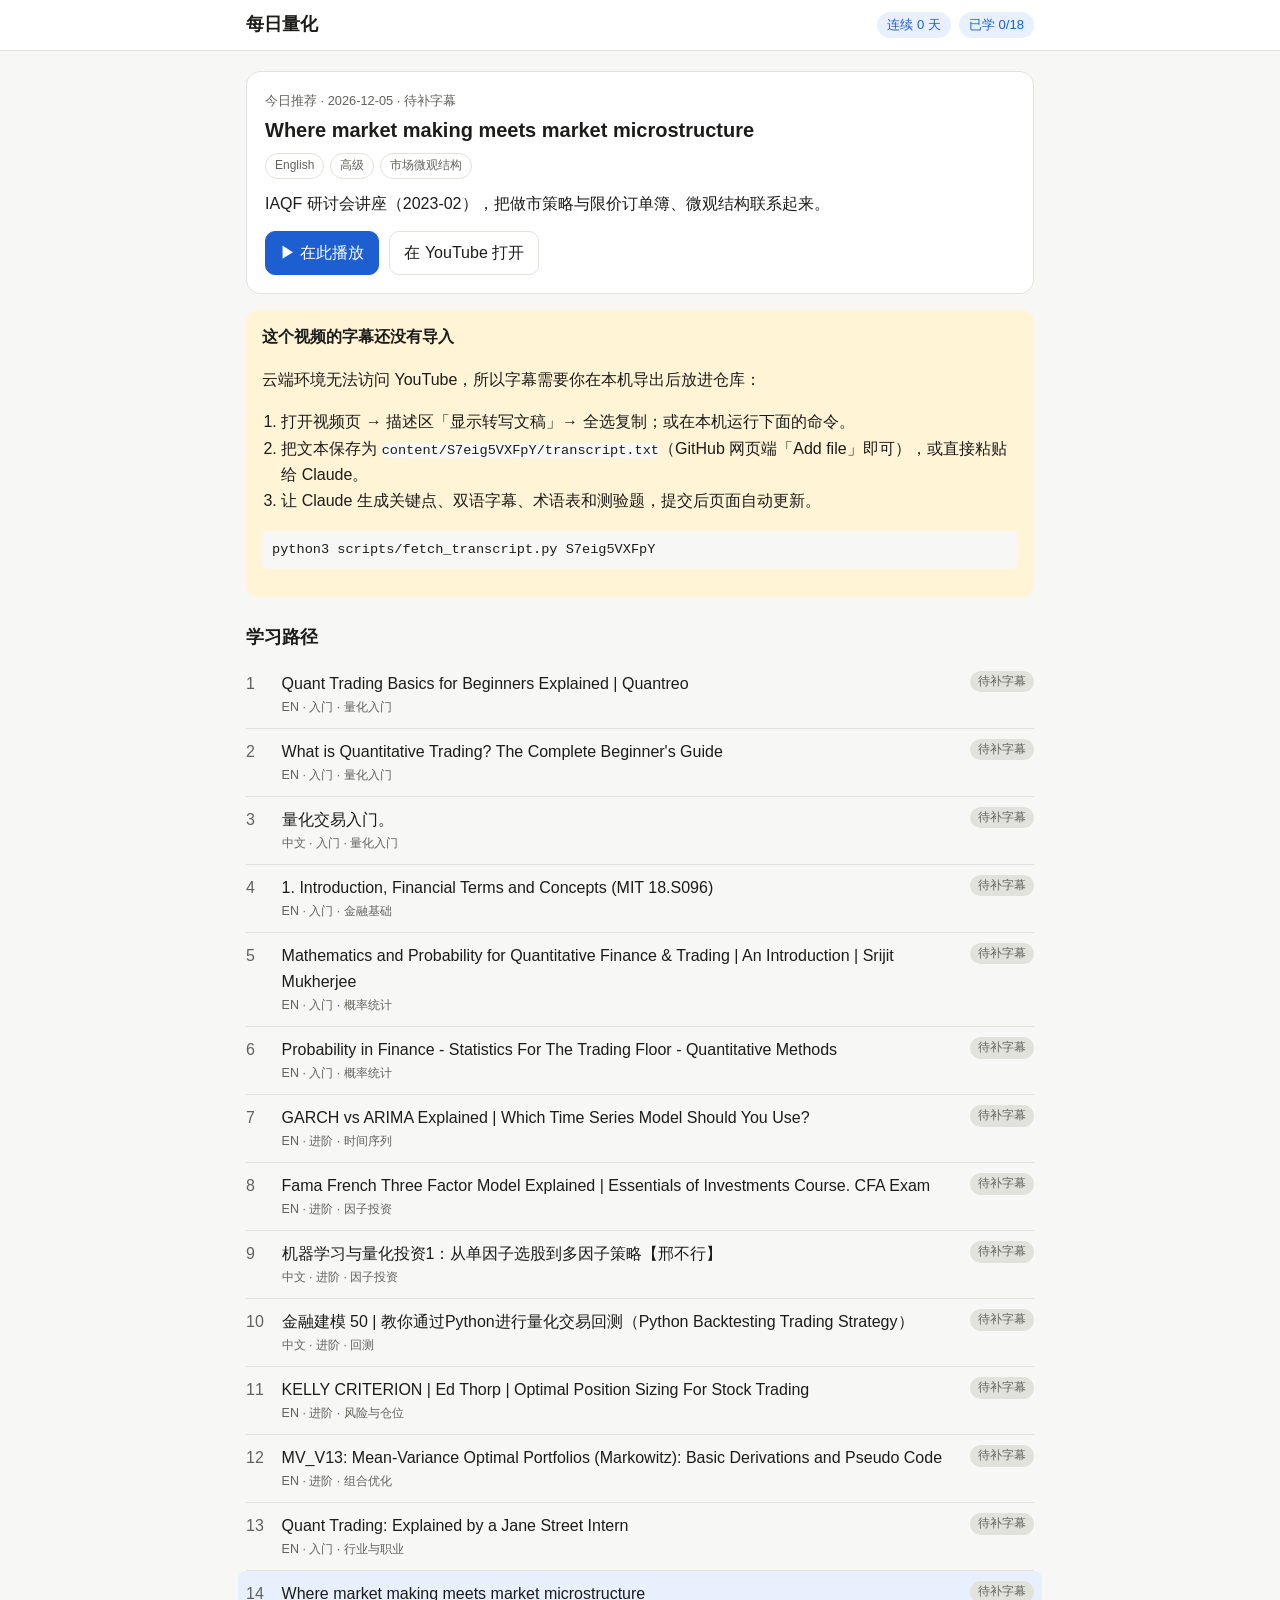
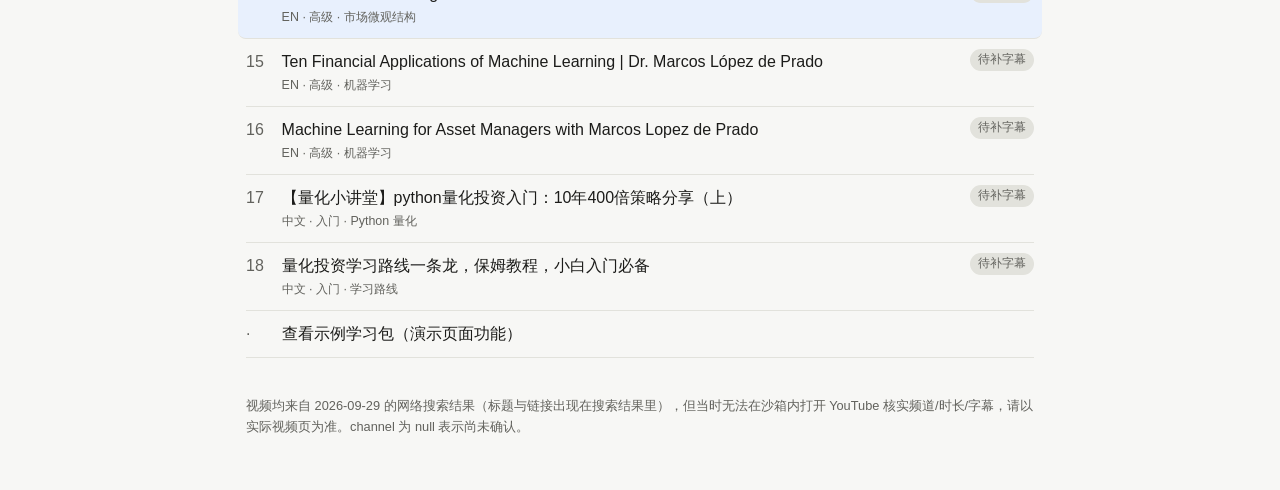
==== site/index.html @ 89a876f8 "Add daily quant YouTube study site (static, GitHub Pages) Curriculum of 18 search-sourced videos, bu" ====
<!doctype html>
<html lang="zh-CN">
<head>
<meta charset="utf-8">
<meta name="viewport" content="width=device-width, initial-scale=1">
<title>每日量化 · YouTube 学习站</title>
<link rel="icon" href="data:image/svg+xml,%3Csvg xmlns='http://www.w3.org/2000/svg' viewBox='0 0 32 32'%3E%3Crect width='32' height='32' rx='7' fill='%231d5fd1'/%3E%3Cpath d='M6 22l7-8 5 5 8-10' fill='none' stroke='white' stroke-width='3' stroke-linecap='round' stroke-linejoin='round'/%3E%3C/svg%3E">
<link rel="stylesheet" href="style.css">
</head>
<body>
<header class="top">
  <div class="wrap top-inner">
    <h1>每日量化</h1>
    <div class="stats" id="stats" aria-live="polite"></div>
  </div>
</header>

<main class="wrap">
  <section id="today" aria-label="今日视频"></section>
  <section id="lesson" aria-label="学习材料"></section>
  <section id="path" aria-label="学习路径">
    <h2>学习路径</h2>
    <ol id="path-list" class="path-list"></ol>
  </section>
</main>

<footer class="wrap foot">
  <p id="foot-note"></p>
</footer>

<script src="app.js"></script>
</body>
</html>
---- site/style.css ----
:root {
  --bg: #f7f7f5;
  --surface: #ffffff;
  --text: #1c1c1a;
  --muted: #62625d;
  --line: #e2e2dc;
  --accent: #1d5fd1;
  --accent-soft: #e8f0fd;
  --ok: #17803d;
  --ok-soft: #e4f4ea;
  --bad: #b3261e;
  --bad-soft: #fbe9e7;
  --warn-soft: #fff4d6;
  color-scheme: light;
}
@media (prefers-color-scheme: dark) {
  :root:not([data-theme="light"]) {
    --bg: #131413; --surface: #1c1d1c; --text: #ecece8; --muted: #9c9c95; --line: #2f302e;
    --accent: #7aa7f5; --accent-soft: #1b2a45; --ok: #5fcf85; --ok-soft: #163322;
    --bad: #f2887f; --bad-soft: #3a1c19; --warn-soft: #3a3115; color-scheme: dark;
  }
}
:root[data-theme="dark"] {
  --bg: #131413; --surface: #1c1d1c; --text: #ecece8; --muted: #9c9c95; --line: #2f302e;
  --accent: #7aa7f5; --accent-soft: #1b2a45; --ok: #5fcf85; --ok-soft: #163322;
  --bad: #f2887f; --bad-soft: #3a1c19; --warn-soft: #3a3115; color-scheme: dark;
}

* { box-sizing: border-box; }
html { -webkit-text-size-adjust: 100%; }
body {
  margin: 0; background: var(--bg); color: var(--text);
  font: 16px/1.65 -apple-system, BlinkMacSystemFont, "PingFang SC", "Noto Sans SC", "Segoe UI", sans-serif;
}
.wrap { max-width: 820px; margin: 0 auto; padding: 0 16px; }
h1, h2, h3 { line-height: 1.3; margin: 0; }
h2 { font-size: 1.15rem; margin: 28px 0 12px; }
a { color: var(--accent); }

.top { border-bottom: 1px solid var(--line); background: var(--surface); position: sticky; top: 0; z-index: 5; }
.top-inner { display: flex; align-items: center; justify-content: space-between; gap: 12px; padding-top: 12px; padding-bottom: 12px; }
.top h1 { font-size: 1.1rem; }
.stats { display: flex; gap: 8px; flex-wrap: wrap; justify-content: flex-end; font-size: .82rem; color: var(--muted); }
.stats span { background: var(--accent-soft); color: var(--accent); padding: 2px 10px; border-radius: 99px; white-space: nowrap; }

.card { background: var(--surface); border: 1px solid var(--line); border-radius: 14px; padding: 18px; margin-top: 20px; }
.eyebrow { font-size: .8rem; color: var(--muted); margin-bottom: 6px; }
.card h2.title { font-size: 1.25rem; margin: 0 0 10px; }
.badges { display: flex; gap: 6px; flex-wrap: wrap; margin-bottom: 12px; }
.badge { font-size: .75rem; padding: 2px 9px; border-radius: 99px; border: 1px solid var(--line); color: var(--muted); }
.badge.demo { background: var(--warn-soft); border-color: transparent; color: var(--text); }
.reason { margin: 0 0 14px; }
.actions { display: flex; gap: 10px; flex-wrap: wrap; }
button, .btn {
  font: inherit; cursor: pointer; border-radius: 10px; padding: 8px 14px; border: 1px solid var(--line);
  background: var(--surface); color: var(--text); text-decoration: none; display: inline-block;
}
button.primary, .btn.primary { background: var(--accent); border-color: var(--accent); color: #fff; }
button:focus-visible, .btn:focus-visible, a:focus-visible { outline: 2px solid var(--accent); outline-offset: 2px; }
.player { margin-top: 14px; aspect-ratio: 16 / 9; width: 100%; border: 0; border-radius: 10px; background: #000; }

.tabs { display: flex; gap: 6px; margin: 20px 0 0; overflow-x: auto; border-bottom: 1px solid var(--line); }
.tabs button { border: 0; border-bottom: 2px solid transparent; border-radius: 0; background: none; color: var(--muted); padding: 10px 12px; white-space: nowrap; }
.tabs button[aria-selected="true"] { color: var(--accent); border-bottom-color: var(--accent); }
.panel { padding: 16px 0; }
.panel ul { padding-left: 1.2em; margin: 8px 0; }
.panel li { margin: 6px 0; }
.summary { background: var(--accent-soft); border-radius: 10px; padding: 12px 14px; margin: 0 0 14px; }

.seg { padding: 10px 0; border-bottom: 1px dashed var(--line); }
.seg .t { color: var(--muted); font-size: .78rem; font-variant-numeric: tabular-nums; }
.seg .en { margin: 2px 0; }
.seg .zh { margin: 2px 0; color: var(--accent); }
.hide-zh .seg .zh { display: none; }
.toolbar { display: flex; gap: 10px; align-items: center; margin-bottom: 8px; font-size: .9rem; color: var(--muted); }

.gloss dt { font-weight: 600; margin-top: 10px; }
.gloss dd { margin: 2px 0 0; color: var(--muted); }

.q { border: 1px solid var(--line); border-radius: 12px; padding: 12px 14px; margin: 12px 0; }
.q p { margin: 0 0 8px; font-weight: 600; }
.opt { display: block; width: 100%; text-align: left; margin: 6px 0; }
.opt.right { background: var(--ok-soft); border-color: var(--ok); }
.opt.wrong { background: var(--bad-soft); border-color: var(--bad); }
.q .explain { font-weight: 400; margin: 8px 0 0; font-size: .92rem; color: var(--muted); }
.score { font-weight: 600; margin: 12px 0; }

.pending { background: var(--warn-soft); border-radius: 12px; padding: 14px 16px; margin-top: 16px; }
.pending code, .pending pre { background: var(--bg); border-radius: 6px; font-size: .85rem; }
.pending pre { padding: 8px 10px; overflow-x: auto; }
.pending ol { padding-left: 1.2em; }

.path-list { list-style: none; margin: 0; padding: 0; }
.path-list li { display: flex; gap: 10px; align-items: flex-start; padding: 10px 0; border-bottom: 1px solid var(--line); }
.path-list .n { color: var(--muted); font-variant-numeric: tabular-nums; min-width: 1.6em; }
.path-list button { border: 0; background: none; padding: 0; text-align: left; color: var(--text); font-weight: 500; }
.path-list .meta { font-size: .78rem; color: var(--muted); }
.path-list li.current { background: var(--accent-soft); margin: 0 -8px; padding: 10px 8px; border-radius: 8px; }
.dot { font-size: .75rem; padding: 1px 8px; border-radius: 99px; background: var(--line); color: var(--muted); white-space: nowrap; margin-left: auto; }
.dot.ready { background: var(--ok-soft); color: var(--ok); }
.dot.done { background: var(--ok); color: #fff; }

.foot { color: var(--muted); font-size: .8rem; padding-top: 24px; padding-bottom: 40px; }
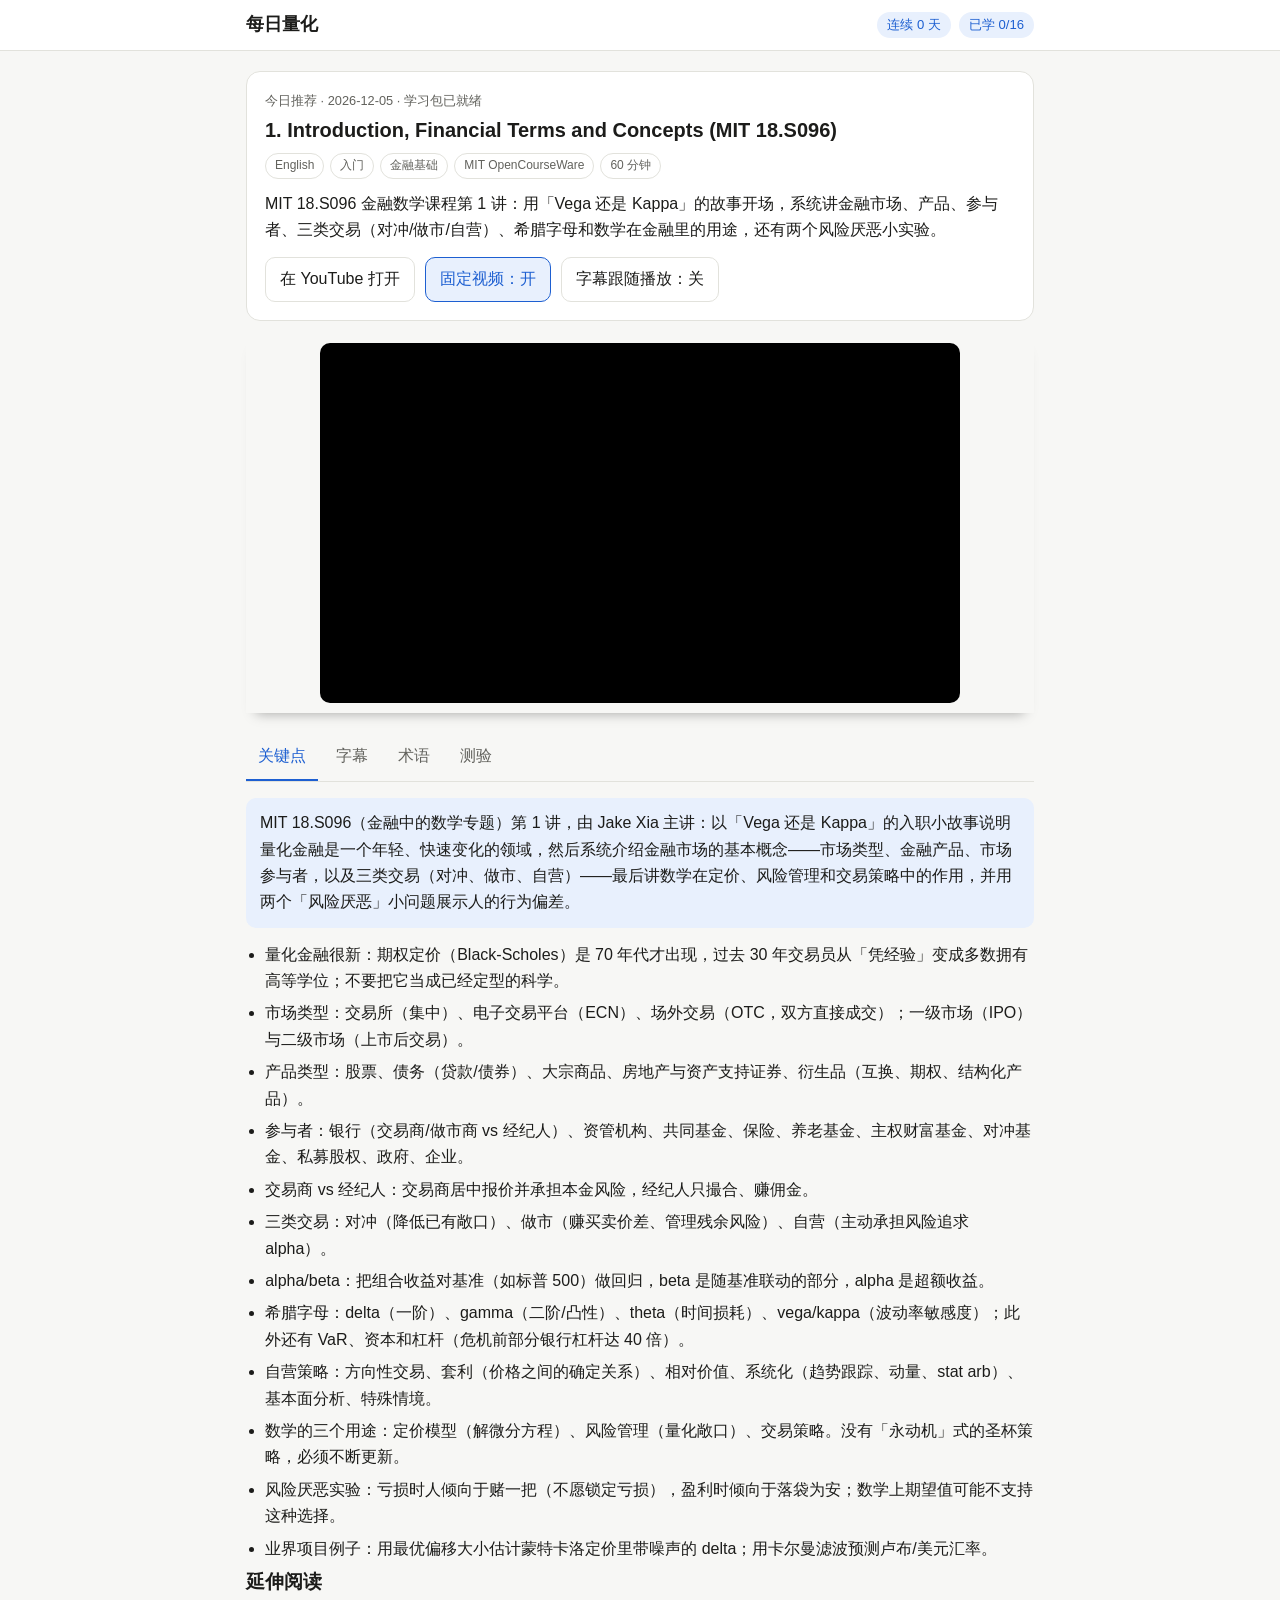
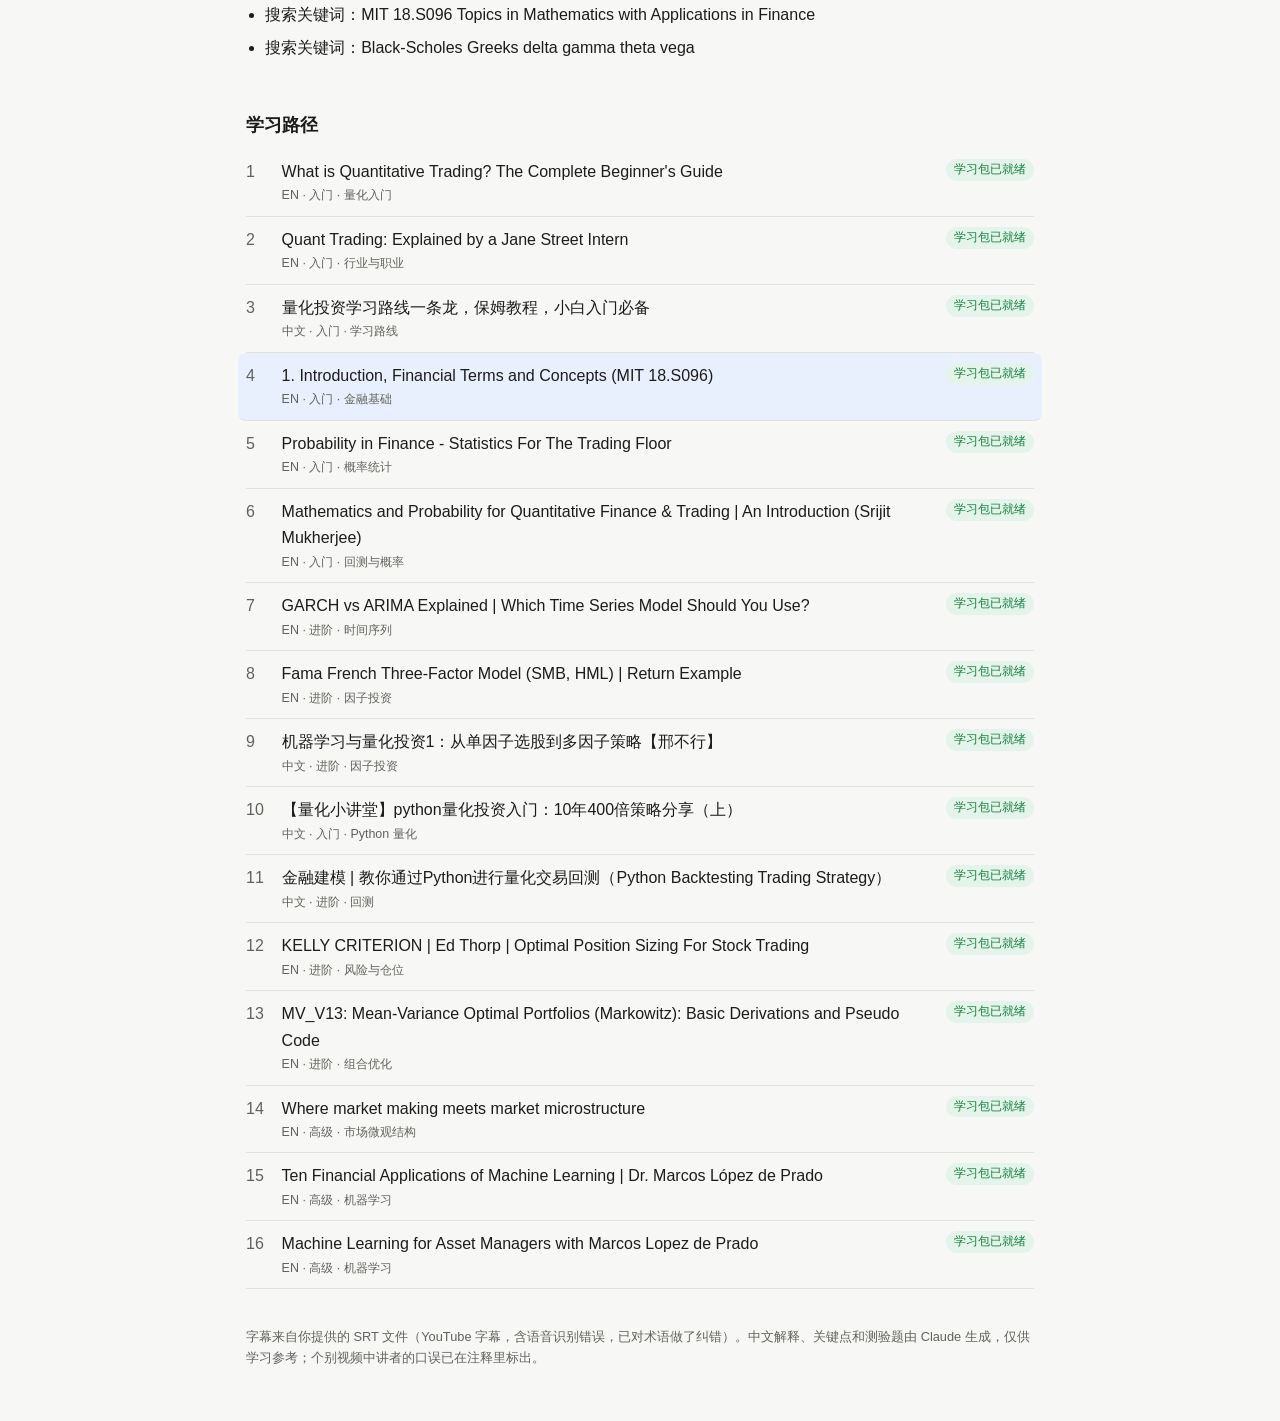
==== commit b33bb5b5: "Keep the video pinned in the centre; transcript scrolls, follows playback and seeks Uses the YouTube" ====
--- a/site/index.html
+++ b/site/index.html
@@ -17,6 +17,7 @@
 
 <main class="wrap">
   <section id="today" aria-label="今日视频"></section>
+  <div id="player-bar" class="player-bar" hidden><div class="player-inner"></div></div>
   <section id="lesson" aria-label="学习材料"></section>
   <section id="path" aria-label="学习路径">
     <h2>学习路径</h2>
--- a/site/style.css
+++ b/site/style.css
@@ -37,7 +37,7 @@
 h2 { font-size: 1.15rem; margin: 28px 0 12px; }
 a { color: var(--accent); }
 
-.top { border-bottom: 1px solid var(--line); background: var(--surface); position: sticky; top: 0; z-index: 5; }
+.top { border-bottom: 1px solid var(--line); background: var(--surface); position: sticky; top: env(safe-area-inset-top, 0px); z-index: 5; }
 .top-inner { display: flex; align-items: center; justify-content: space-between; gap: 12px; padding-top: 12px; padding-bottom: 12px; }
 .top h1 { font-size: 1.1rem; }
 .stats { display: flex; gap: 8px; flex-wrap: wrap; justify-content: flex-end; font-size: .82rem; color: var(--muted); }
@@ -101,3 +101,27 @@
 .dot.done { background: var(--ok); color: #fff; }
 
 .foot { color: var(--muted); font-size: .8rem; padding-top: 24px; padding-bottom: 40px; }
+
+/* video stays in view while the transcript scrolls */
+.player-bar {
+  position: sticky; top: calc(env(safe-area-inset-top, 0px) + var(--hdr, 52px)); z-index: 4;
+  background: var(--bg); padding: 10px 0; margin-top: 12px;
+  box-shadow: 0 10px 12px -10px rgba(0, 0, 0, .35);
+}
+.player-bar.unpinned { position: static; box-shadow: none; }
+.player-inner {
+  width: min(100%, 780px, calc(40vh * 16 / 9)); margin: 0 auto;
+  aspect-ratio: 16 / 9; border-radius: 10px; overflow: hidden; background: #000;
+}
+.player-inner iframe, #player-slot { display: block; width: 100%; height: 100%; border: 0; }
+
+.actions button[aria-pressed="true"] { background: var(--accent-soft); border-color: var(--accent); color: var(--accent); }
+.seg { padding-inline: 8px; margin-inline: -8px; border-radius: 8px; transition: background-color .2s; }
+.seg .t.seek {
+  border: 0; background: none; padding: 2px 0; border-radius: 4px; font: inherit; font-size: .78rem;
+  color: var(--accent); cursor: pointer; font-variant-numeric: tabular-nums;
+}
+.seg .t.seek:hover { text-decoration: underline; }
+.seg.now { background: var(--accent-soft); }
+.toolbar { flex-wrap: wrap; }
+@media (prefers-reduced-motion: reduce) { .seg { transition: none; } }
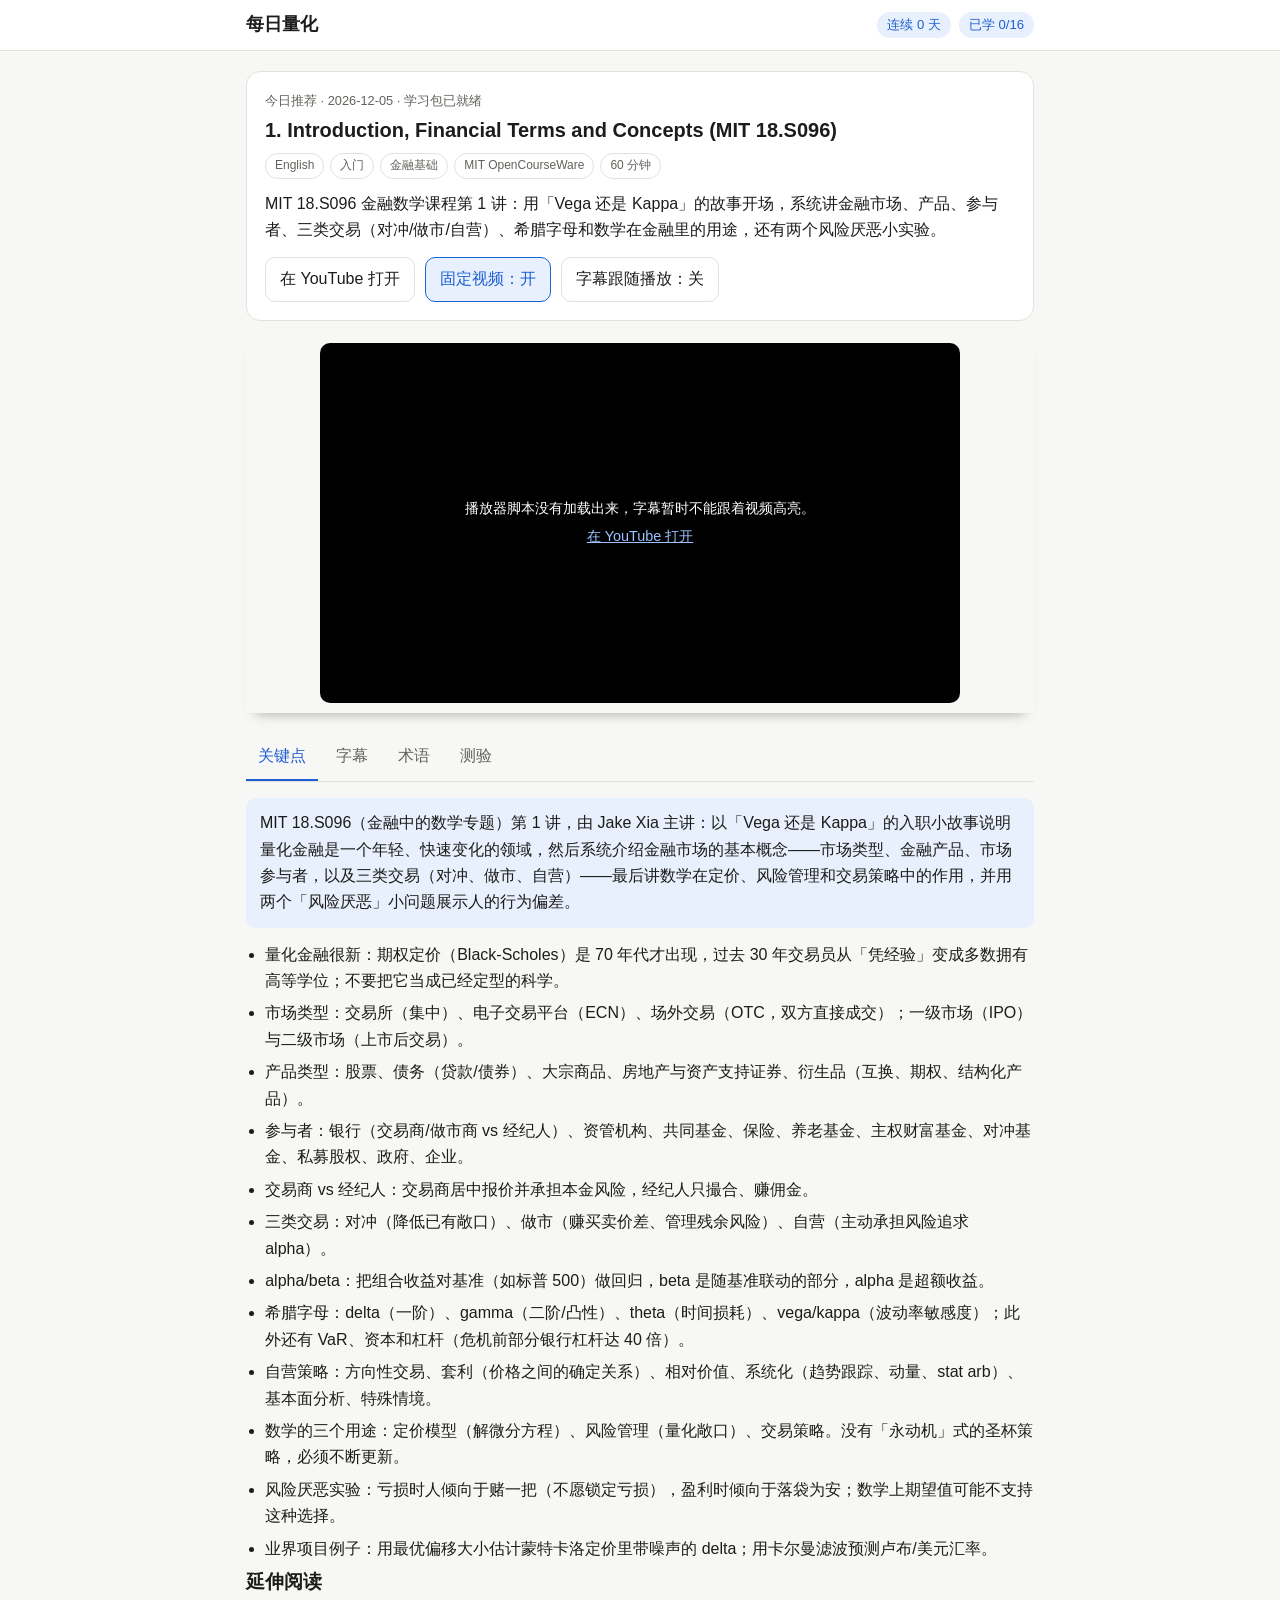
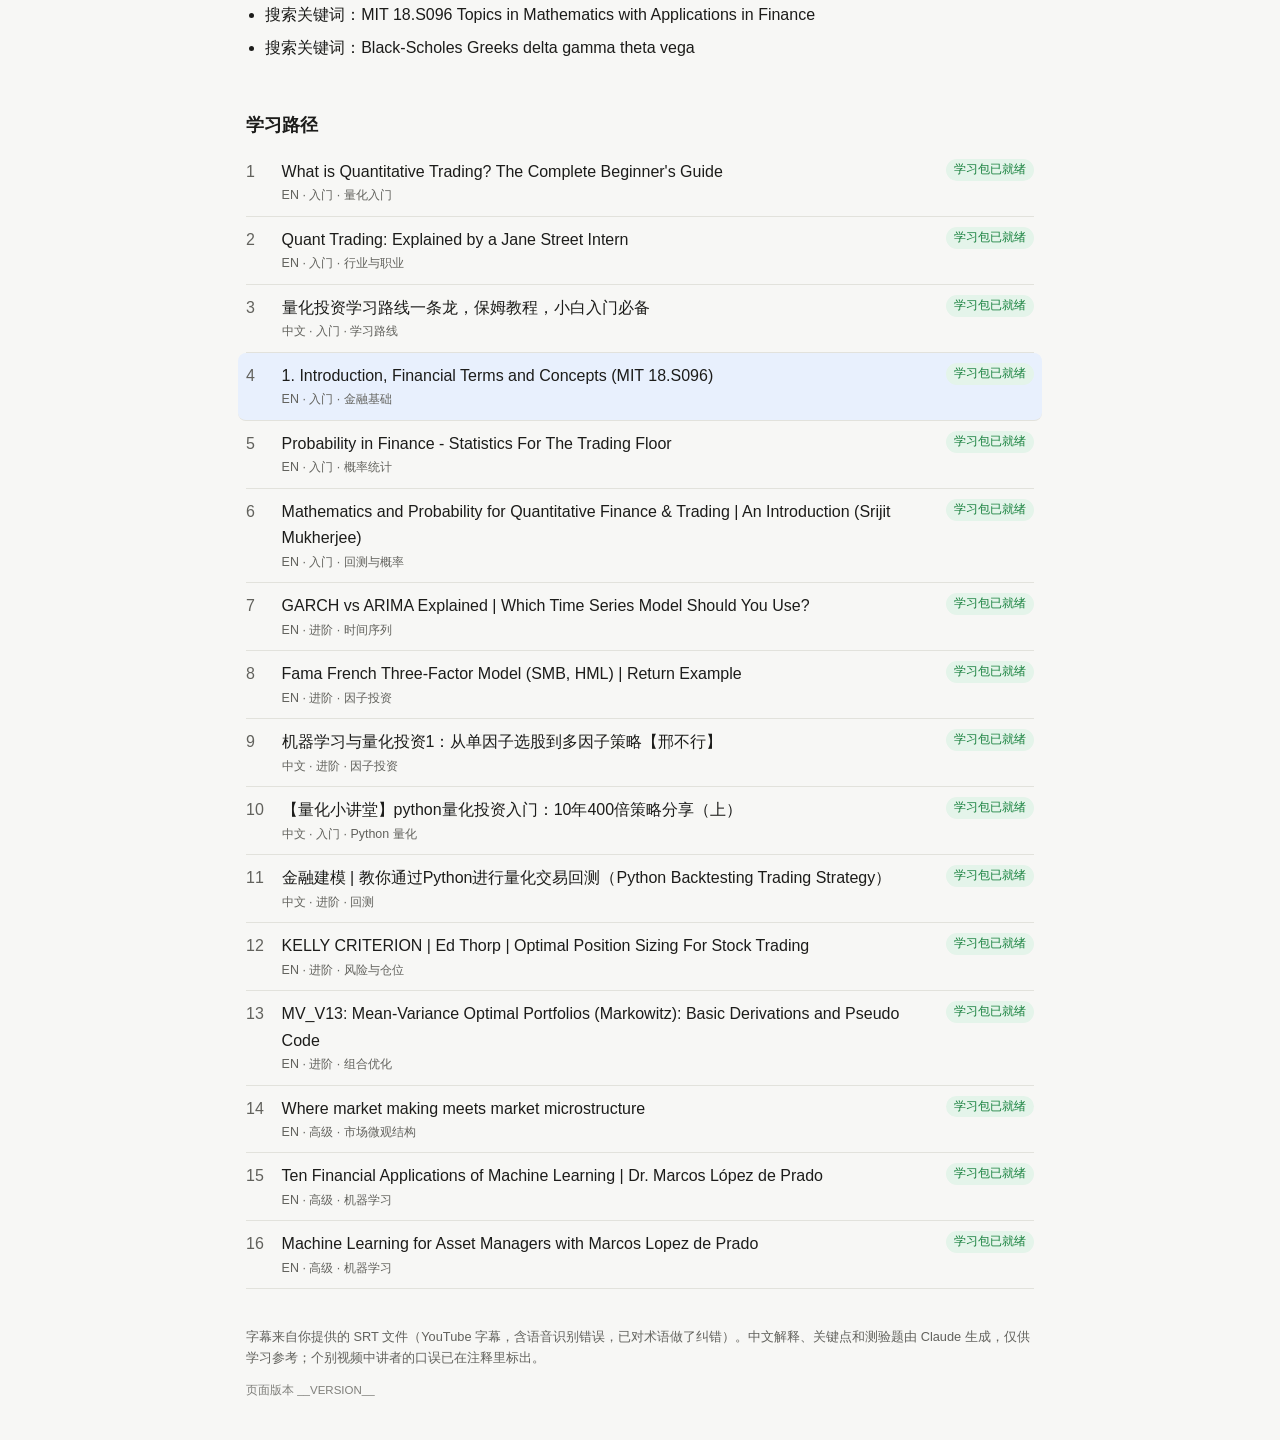
==== commit 04d49047: "Show page version, cache-bust assets, and explain player load failures Co-Authored-By: Claude Sonnet" ====
--- a/site/index.html
+++ b/site/index.html
@@ -5,7 +5,7 @@
 <meta name="viewport" content="width=device-width, initial-scale=1">
 <title>每日量化 · YouTube 学习站</title>
 <link rel="icon" href="data:image/svg+xml,%3Csvg xmlns='http://www.w3.org/2000/svg' viewBox='0 0 32 32'%3E%3Crect width='32' height='32' rx='7' fill='%231d5fd1'/%3E%3Cpath d='M6 22l7-8 5 5 8-10' fill='none' stroke='white' stroke-width='3' stroke-linecap='round' stroke-linejoin='round'/%3E%3C/svg%3E">
-<link rel="stylesheet" href="style.css">
+<link rel="stylesheet" href="style.css?v=__VERSION__">
 </head>
 <body>
 <header class="top">
@@ -27,8 +27,10 @@
 
 <footer class="wrap foot">
   <p id="foot-note"></p>
+  <p class="foot-ver">页面版本 __VERSION__</p>
 </footer>
 
-<script src="app.js"></script>
+<script>window.APP_VERSION = "__VERSION__";</script>
+<script src="app.js?v=__VERSION__"></script>
 </body>
 </html>
--- a/site/style.css
+++ b/site/style.css
@@ -125,3 +125,13 @@
 .seg.now { background: var(--accent-soft); }
 .toolbar { flex-wrap: wrap; }
 @media (prefers-reduced-motion: reduce) { .seg { transition: none; } }
+
+.player-inner { position: relative; }
+.player-inner iframe, #player-slot { position: relative; z-index: 1; }
+.player-msg {
+  position: absolute; inset: 0; z-index: 0; display: grid; place-content: center; gap: 4px; padding: 16px;
+  text-align: center; color: #fff; font-size: .9rem;
+}
+.player-msg a { color: #9cc3ff; }
+.player-msg.show { z-index: 2; background: #1b1b1b; }
+.foot-ver { margin: 4px 0 0; font-size: .72rem; opacity: .8; }
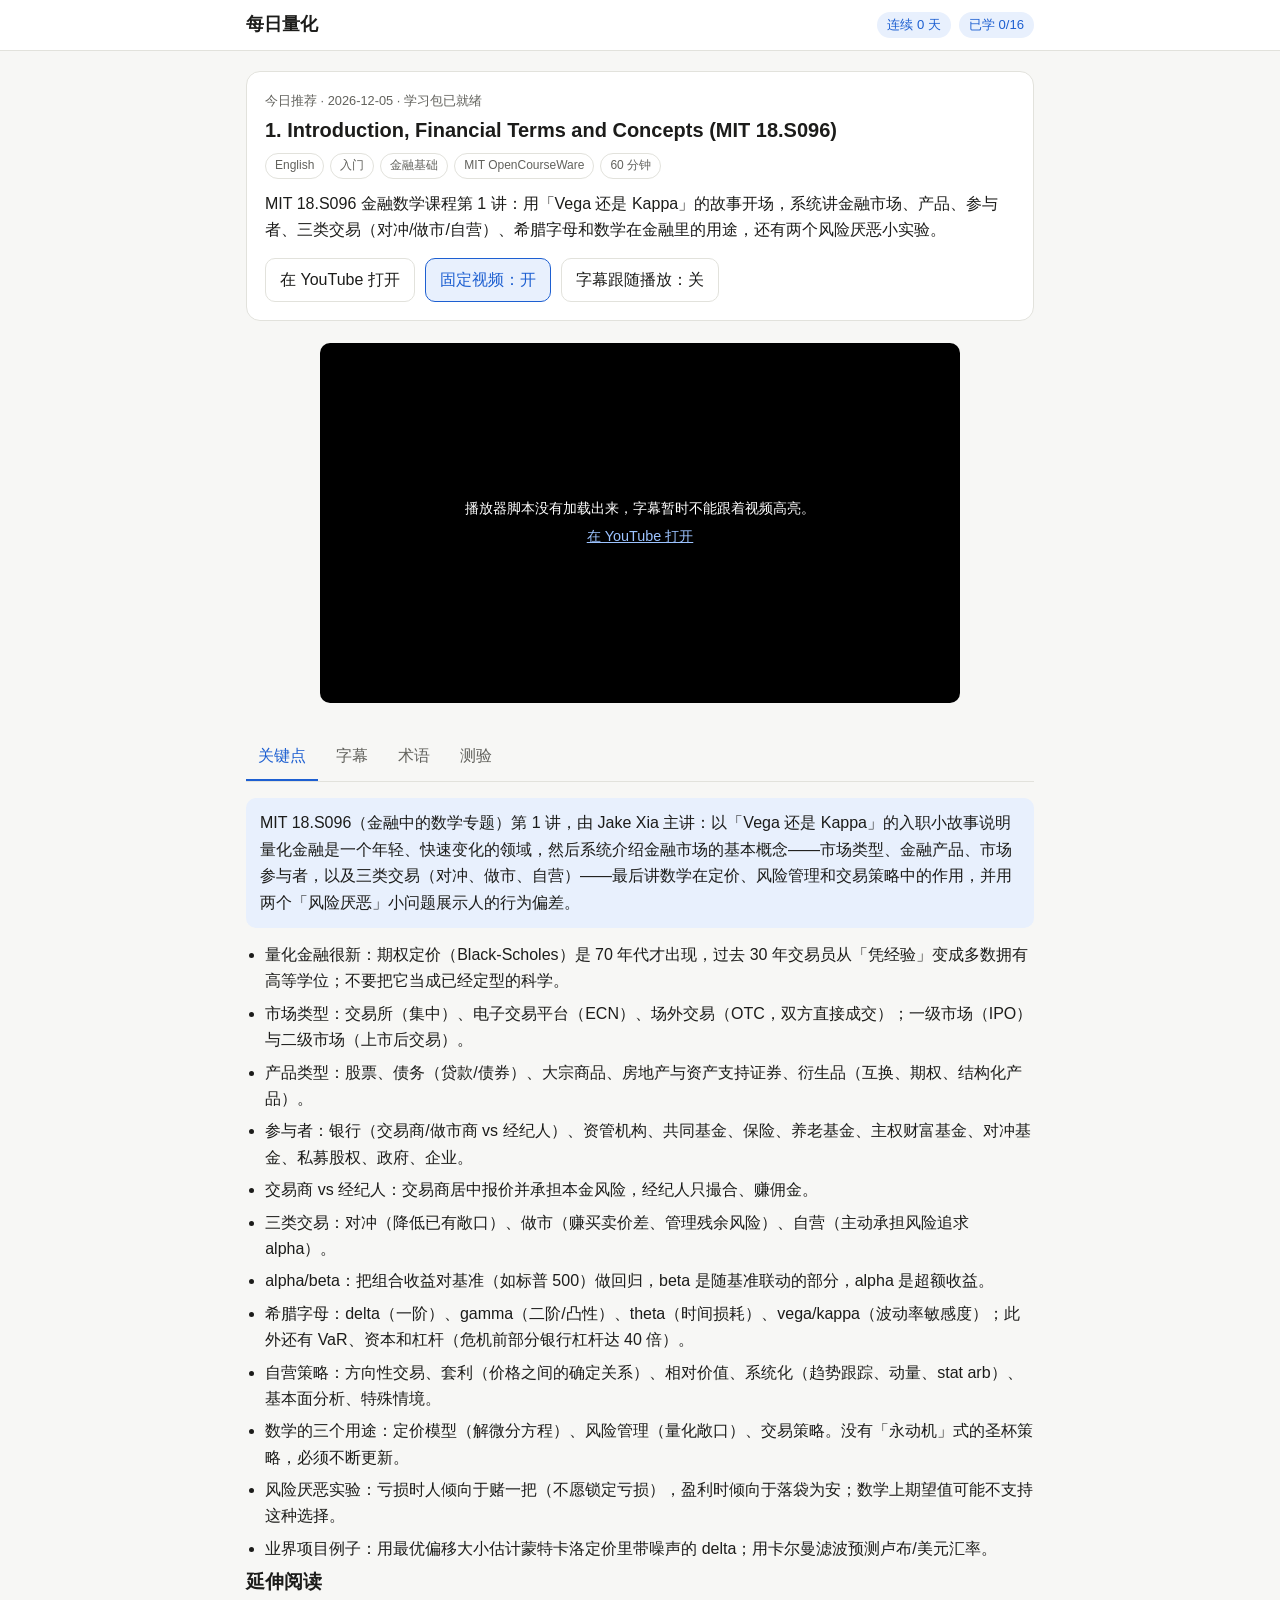
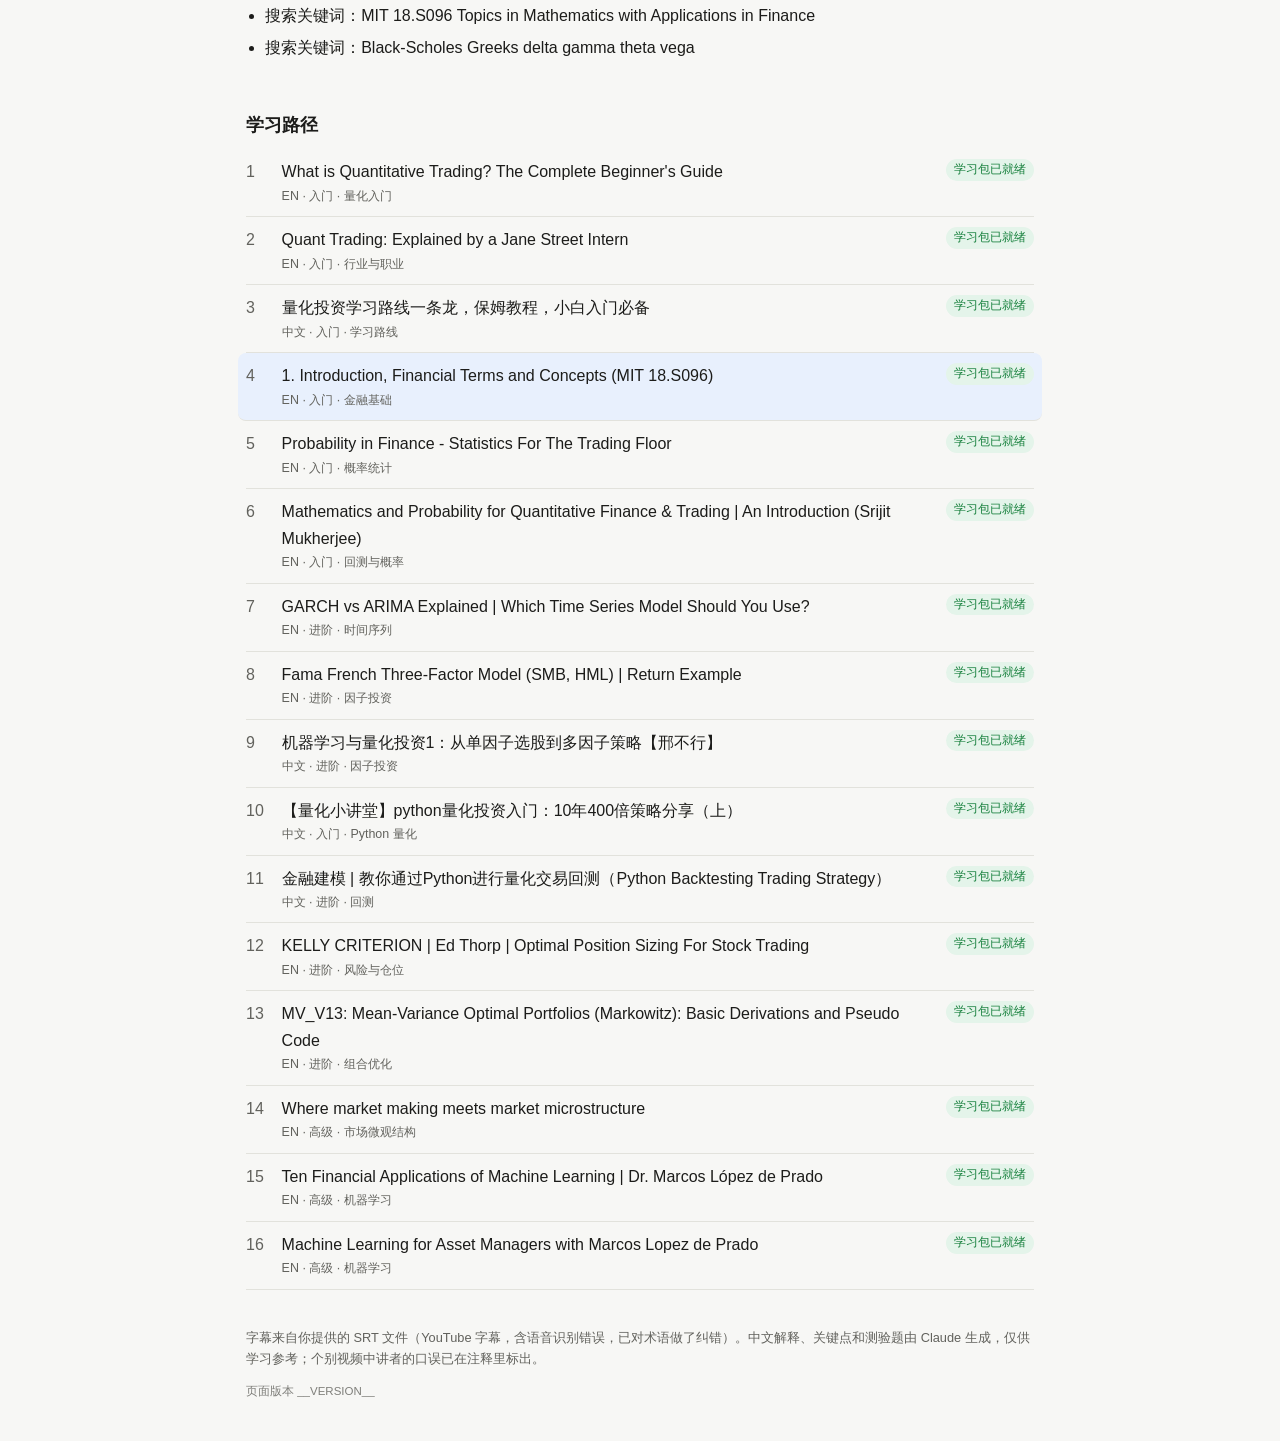
==== commit 9c751f55: "Pin the player and header with position: fixed instead of CSS sticky Sticky pinning did not work in " ====
--- a/site/index.html
+++ b/site/index.html
@@ -17,7 +17,7 @@
 
 <main class="wrap">
   <section id="today" aria-label="今日视频"></section>
-  <div id="player-bar" class="player-bar" hidden><div class="player-inner"></div></div>
+  <div id="player-holder"><div id="player-bar" class="player-bar" hidden><div class="player-inner"></div></div></div>
   <section id="lesson" aria-label="学习材料"></section>
   <section id="path" aria-label="学习路径">
     <h2>学习路径</h2>
--- a/site/style.css
+++ b/site/style.css
@@ -29,7 +29,7 @@
 * { box-sizing: border-box; }
 html { -webkit-text-size-adjust: 100%; }
 body {
-  margin: 0; background: var(--bg); color: var(--text);
+  margin: 0; padding-top: var(--hdr, 52px); background: var(--bg); color: var(--text);
   font: 16px/1.65 -apple-system, BlinkMacSystemFont, "PingFang SC", "Noto Sans SC", "Segoe UI", sans-serif;
 }
 .wrap { max-width: 820px; margin: 0 auto; padding: 0 16px; }
@@ -37,7 +37,7 @@
 h2 { font-size: 1.15rem; margin: 28px 0 12px; }
 a { color: var(--accent); }
 
-.top { border-bottom: 1px solid var(--line); background: var(--surface); position: sticky; top: env(safe-area-inset-top, 0px); z-index: 5; }
+.top { border-bottom: 1px solid var(--line); background: var(--surface); position: fixed; top: env(safe-area-inset-top, 0px); left: 0; right: 0; z-index: 5; }
 .top-inner { display: flex; align-items: center; justify-content: space-between; gap: 12px; padding-top: 12px; padding-bottom: 12px; }
 .top h1 { font-size: 1.1rem; }
 .stats { display: flex; gap: 8px; flex-wrap: wrap; justify-content: flex-end; font-size: .82rem; color: var(--muted); }
@@ -102,13 +102,14 @@
 
 .foot { color: var(--muted); font-size: .8rem; padding-top: 24px; padding-bottom: 40px; }
 
-/* video stays in view while the transcript scrolls */
-.player-bar {
-  position: sticky; top: calc(env(safe-area-inset-top, 0px) + var(--hdr, 52px)); z-index: 4;
-  background: var(--bg); padding: 10px 0; margin-top: 12px;
-  box-shadow: 0 10px 12px -10px rgba(0, 0, 0, .35);
+/* video stays in view while the transcript scrolls.
+   Pinning is done in JS (position: fixed under the header) so it does not depend on sticky support. */
+.player-bar { background: var(--bg); padding: 10px 0; margin-top: 12px; }
+.player-bar.fixed {
+  position: fixed; left: 0; right: 0; margin-top: 0; padding: 10px 16px; z-index: 4;
+  top: calc(env(safe-area-inset-top, 0px) + var(--hdr, 52px));
+  border-bottom: 1px solid var(--line); box-shadow: 0 10px 12px -10px rgba(0, 0, 0, .35);
 }
-.player-bar.unpinned { position: static; box-shadow: none; }
 .player-inner {
   width: min(100%, 780px, calc(40vh * 16 / 9)); margin: 0 auto;
   aspect-ratio: 16 / 9; border-radius: 10px; overflow: hidden; background: #000;
